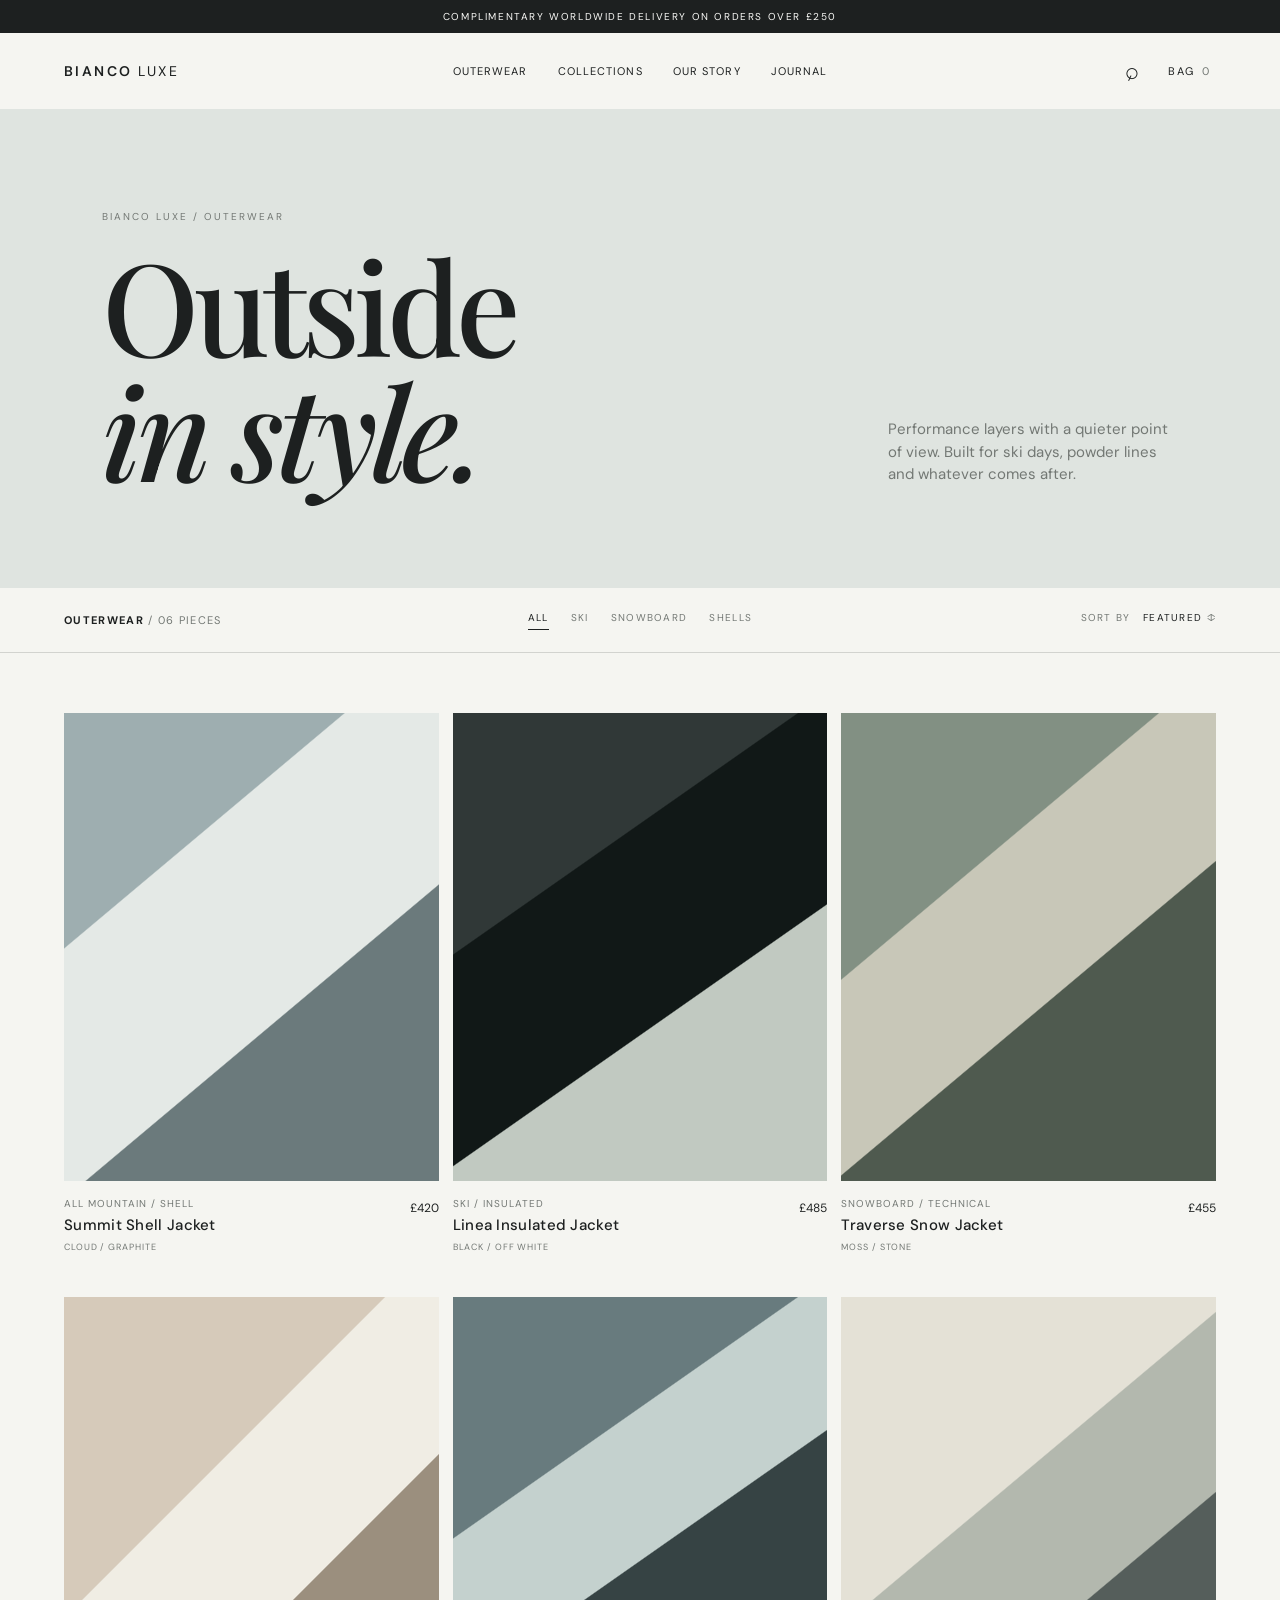
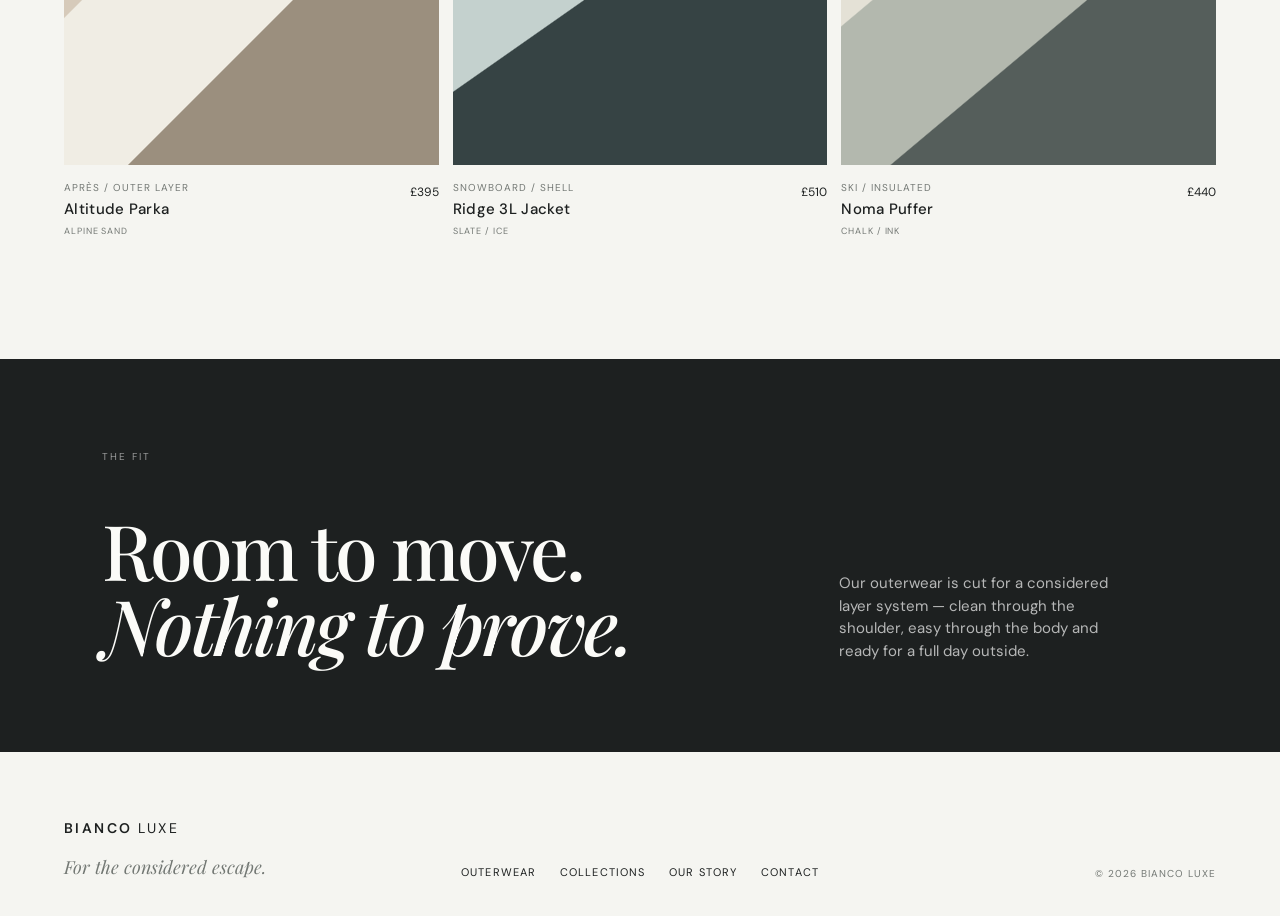
==== outerwear.html @ 036d9ac2 "Add files via upload" ====
<!doctype html>
<html lang="en">
<head>
  <meta charset="utf-8">
  <meta name="viewport" content="width=device-width, initial-scale=1">
  <meta name="description" content="Bianco Luxe outerwear — refined ski and snowboard jackets for the modern mountain wardrobe.">
  <title>Outerwear | Bianco Luxe</title>
  <link rel="preconnect" href="https://fonts.googleapis.com">
  <link rel="preconnect" href="https://fonts.gstatic.com" crossorigin>
  <link href="https://fonts.googleapis.com/css2?family=DM+Sans:wght@400;500;600&family=Playfair+Display:ital,wght@0,500;0,600;1,500&display=swap" rel="stylesheet">
  <link rel="stylesheet" href="styles.css">
</head>
<body>
  <div class="announcement">Complimentary worldwide delivery on orders over £250</div>

  <header class="site-header">
    <a class="wordmark" href="index.html" aria-label="Bianco Luxe home">BIANCO <span>LUXE</span></a>
    <nav class="main-nav" aria-label="Main navigation">
      <a href="outerwear.html">Outerwear</a>
      <a href="index.html#collections">Collections</a>
      <a href="index.html#story">Our story</a>
      <a href="index.html#journal">Journal</a>
    </nav>
    <div class="header-actions">
      <button class="icon-button" type="button" aria-label="Search">⌕</button>
      <button class="bag-button" type="button">Bag <span>0</span></button>
    </div>
  </header>

  <main>
    <section class="collection-hero">
      <div>
        <p class="eyebrow">Bianco Luxe / Outerwear</p>
        <h1>Outside<br><em>in style.</em></h1>
      </div>
      <p>Performance layers with a quieter point of view. Built for ski days, powder lines and whatever comes after.</p>
    </section>

    <section class="shop-toolbar" aria-label="Collection controls">
      <p><strong>Outerwear</strong> <span> / 06 pieces</span></p>
      <div class="filter-links">
        <a class="is-active" href="#all">All</a>
        <a href="#ski">Ski</a>
        <a href="#snowboard">Snowboard</a>
        <a href="#shells">Shells</a>
      </div>
      <button class="sort-button" type="button">Sort by <span>Featured</span> ↕</button>
    </section>

    <section class="product-grid" id="all">
      <article class="product-card">
        <a class="product-image product-image--ice" href="#product-01" aria-label="View Summit Shell Jacket"></a>
        <div class="product-meta"><div><p class="product-category">All mountain / Shell</p><h2>Summit Shell Jacket</h2></div><p class="product-price">£420</p></div>
        <p class="product-note">Cloud / Graphite</p>
      </article>
      <article class="product-card">
        <a class="product-image product-image--black" href="#product-02" aria-label="View Linea Insulated Jacket"></a>
        <div class="product-meta"><div><p class="product-category">Ski / Insulated</p><h2>Linea Insulated Jacket</h2></div><p class="product-price">£485</p></div>
        <p class="product-note">Black / Off white</p>
      </article>
      <article class="product-card">
        <a class="product-image product-image--olive" href="#product-03" aria-label="View Traverse Snow Jacket"></a>
        <div class="product-meta"><div><p class="product-category">Snowboard / Technical</p><h2>Traverse Snow Jacket</h2></div><p class="product-price">£455</p></div>
        <p class="product-note">Moss / Stone</p>
      </article>
      <article class="product-card">
        <a class="product-image product-image--sand" href="#product-04" aria-label="View Altitude Parka"></a>
        <div class="product-meta"><div><p class="product-category">Après / Outer layer</p><h2>Altitude Parka</h2></div><p class="product-price">£395</p></div>
        <p class="product-note">Alpine sand</p>
      </article>
      <article class="product-card">
        <a class="product-image product-image--slate" href="#product-05" aria-label="View Ridge 3L Jacket"></a>
        <div class="product-meta"><div><p class="product-category">Snowboard / Shell</p><h2>Ridge 3L Jacket</h2></div><p class="product-price">£510</p></div>
        <p class="product-note">Slate / Ice</p>
      </article>
      <article class="product-card">
        <a class="product-image product-image--cream" href="#product-06" aria-label="View Noma Puffer"></a>
        <div class="product-meta"><div><p class="product-category">Ski / Insulated</p><h2>Noma Puffer</h2></div><p class="product-price">£440</p></div>
        <p class="product-note">Chalk / Ink</p>
      </article>
    </section>

    <section class="collection-note">
      <p class="eyebrow">The fit</p>
      <h2>Room to move.<br><em>Nothing to prove.</em></h2>
      <p>Our outerwear is cut for a considered layer system — clean through the shoulder, easy through the body and ready for a full day outside.</p>
    </section>
  </main>

  <footer class="site-footer">
    <div><a class="wordmark" href="index.html">BIANCO <span>LUXE</span></a><p class="footer-note">For the considered escape.</p></div>
    <div class="footer-links"><a href="outerwear.html">Outerwear</a><a href="index.html#collections">Collections</a><a href="index.html#story">Our story</a><a href="mailto:hello@biancoluxe.com">Contact</a></div>
    <p class="copyright">© 2026 Bianco Luxe</p>
  </footer>
</body>
</html>
---- styles.css ----
:root {
  --ink: #1d2020;
  --muted: #737874;
  --paper: #f5f5f1;
  --line: rgba(29, 32, 32, .16);
  --white: #fbfbf8;
}

* { box-sizing: border-box; }
html { scroll-behavior: smooth; }
body {
  margin: 0;
  color: var(--ink);
  background: var(--paper);
  font-family: "DM Sans", sans-serif;
  font-size: 15px;
  line-height: 1.5;
}
a { color: inherit; text-decoration: none; }
button { color: inherit; font: inherit; }

.announcement {
  padding: 9px 24px;
  color: var(--white);
  background: var(--ink);
  font-size: 10px;
  letter-spacing: .16em;
  text-align: center;
  text-transform: uppercase;
}
.site-header {
  display: grid;
  grid-template-columns: 1fr auto 1fr;
  align-items: center;
  gap: 24px;
  padding: 25px 5vw;
}
.wordmark { font-size: 14px; font-weight: 600; letter-spacing: .17em; }
.wordmark span { font-weight: 400; }
.main-nav { display: flex; gap: 30px; }
.main-nav a, .footer-links a, .bag-button {
  font-size: 11px;
  letter-spacing: .1em;
  text-transform: uppercase;
}
.main-nav a:hover, .footer-links a:hover, .text-link:hover { opacity: .55; }
.header-actions { display: flex; justify-content: flex-end; align-items: center; gap: 18px; }
.icon-button, .bag-button { border: 0; background: none; cursor: pointer; }
.icon-button { font-size: 24px; line-height: 1; transform: rotate(-20deg); }
.bag-button span { margin-left: 4px; color: var(--muted); }

.hero {
  position: relative;
  display: flex;
  min-height: 73vh;
  margin: 0 1.5vw;
  overflow: hidden;
  color: var(--white);
  background: #637278;
}
.hero-content {
  position: relative;
  z-index: 1;
  align-self: center;
  width: min(440px, 48%);
  margin-left: 8vw;
}
.eyebrow {
  margin: 0 0 18px;
  color: var(--muted);
  font-size: 10px;
  letter-spacing: .2em;
  text-transform: uppercase;
}
.hero .eyebrow { color: rgba(255,255,255,.7); }
h1, h2 { margin: 0; font-family: "Playfair Display", serif; font-weight: 500; line-height: .98; }
h1 { font-size: clamp(64px, 9vw, 138px); letter-spacing: -.045em; }
h1 em, h2 em { font-weight: 500; }
.hero-copy { max-width: 315px; margin: 30px 0; color: rgba(255,255,255,.82); }
.button {
  display: inline-flex;
  align-items: center;
  gap: 25px;
  padding: 15px 19px;
  font-size: 10px;
  letter-spacing: .15em;
  text-transform: uppercase;
}
.button-light { color: var(--ink); background: var(--white); }
.button-light:hover { background: #dfe4df; }
.hero-art, .statement-image, .card-art { background-color: #849197; }
.hero-art {
  position: absolute;
  inset: 0;
  background:
    linear-gradient(125deg, transparent 36%, rgba(255,255,255,.28) 36.2%, transparent 36.7%),
    linear-gradient(158deg, transparent 48%, rgba(255,255,255,.9) 48.2%, rgba(225,232,230,.92) 55%, transparent 55.3%),
    linear-gradient(23deg, #4d5f64 0 32%, #98a6a7 32.2% 49%, #687a7e 49.2% 100%);
  opacity: .88;
}
.hero-caption { position: absolute; right: 3vw; bottom: 25px; color: rgba(255,255,255,.74); font-size: 10px; letter-spacing: .15em; line-height: 1.6; text-align: right; text-transform: uppercase; }

.collection-hero { display: flex; justify-content: space-between; align-items: end; gap: 60px; padding: 100px 8vw 95px; background: #dfe4e0; }
.collection-hero h1 { font-size: clamp(64px, 10vw, 142px); }
.collection-hero > p { max-width: 290px; margin: 0 0 7px; color: var(--muted); }
.shop-toolbar { display: grid; grid-template-columns: 1fr auto 1fr; align-items: center; gap: 20px; padding: 22px 5vw; border-bottom: 1px solid var(--line); }
.shop-toolbar p { margin: 0; font-size: 11px; letter-spacing: .12em; text-transform: uppercase; }
.shop-toolbar p span { color: var(--muted); }
.filter-links { display: flex; gap: 22px; }
.filter-links a, .sort-button { padding: 0 0 4px; border: 0; border-bottom: 1px solid transparent; background: none; color: var(--muted); cursor: pointer; font-size: 10px; letter-spacing: .13em; text-transform: uppercase; }
.filter-links a:hover, .filter-links a.is-active { border-color: var(--ink); color: var(--ink); }
.sort-button { justify-self: end; }
.sort-button span { margin-left: 8px; color: var(--ink); }
.product-grid { display: grid; grid-template-columns: repeat(3, 1fr); gap: 42px 14px; padding: 60px 5vw 120px; }
.product-image { display: block; aspect-ratio: 4 / 5; background-color: #c3cecc; transition: transform .55s ease; }
.product-image:hover { transform: scale(.985); }
.product-image--ice { background: linear-gradient(140deg, #9eaeb0 0 30%, #e4e9e6 30.2% 62%, #6b7a7c 62.2%); }
.product-image--black { background: linear-gradient(145deg, #303837 0 33%, #111817 33.2% 62%, #c1c9c1 62.2%); }
.product-image--olive { background: linear-gradient(140deg, #829083 0 34%, #c8c7b8 34.2% 59%, #4f5a4f 59.2%); }
.product-image--sand { background: linear-gradient(135deg, #d6caba 0 38%, #f0ede4 38.2% 63%, #9b8f7e 63.2%); }
.product-image--slate { background: linear-gradient(145deg, #687b7e 0 33%, #c4d1ce 33.2% 54%, #364344 54.2%); }
.product-image--cream { background: linear-gradient(140deg, #e4e1d6 0 42%, #b3b8ae 42.2% 65%, #555e5b 65.2%); }
.product-meta { display: flex; justify-content: space-between; align-items: start; gap: 12px; padding-top: 15px; }
.product-category, .product-note { margin: 0; color: var(--muted); font-size: 10px; letter-spacing: .1em; text-transform: uppercase; }
.product-meta h2 { margin-top: 5px; font-family: "DM Sans", sans-serif; font-size: 15px; font-weight: 500; letter-spacing: .02em; line-height: 1.2; }
.product-price { margin: 3px 0 0; font-size: 12px; }
.product-note { margin-top: 7px; font-size: 9px; }
.collection-note { display: grid; grid-template-columns: 1fr 1fr 1fr; gap: 30px; padding: 90px 8vw; background: var(--ink); color: var(--white); }
.collection-note .eyebrow { color: rgba(255,255,255,.55); }
.collection-note h2 { grid-column: 1 / 3; font-size: clamp(44px, 6vw, 80px); }
.collection-note > p:last-child { align-self: end; max-width: 280px; margin: 0; color: rgba(255,255,255,.68); }

.intro { max-width: 590px; margin: 0 auto; padding: 150px 24px; text-align: center; }
h2 { font-size: clamp(46px, 6vw, 82px); letter-spacing: -.04em; }
.intro h2 { margin-bottom: 25px; }
.intro p:last-child { max-width: 470px; margin: 0 auto; color: var(--muted); }

.collections { padding: 0 5vw 150px; }
.section-heading { display: flex; justify-content: space-between; align-items: end; margin-bottom: 48px; }
.text-link { display: inline-flex; gap: 20px; padding-bottom: 5px; border-bottom: 1px solid var(--ink); font-size: 10px; letter-spacing: .14em; text-transform: uppercase; }
.collection-grid { display: grid; grid-template-columns: 1.08fr 1fr 1fr; gap: 14px; }
.collection-card { min-height: 475px; overflow: hidden; background: #d4d8d4; }
.card-art { height: 100%; min-height: 475px; transition: transform .7s ease; }
.collection-card:hover .card-art { transform: scale(1.035); }
.card-art--snow { background: linear-gradient(145deg, #b9c9cb 0 36%, #e8ece9 36.2% 58%, #75868d 58.3%); }
.card-art--lodge { background: linear-gradient(135deg, #3f4848 0 30%, #b3a28b 30.2% 65%, #e0d5c1 65.2%); }
.card-art--travel { background: linear-gradient(155deg, #d3cec5 0 44%, #8d9893 44.3% 72%, #3a4647 72.3%); }
.card-footer { position: relative; display: flex; justify-content: space-between; margin-top: -52px; padding: 18px; color: var(--white); font-size: 11px; letter-spacing: .11em; text-transform: uppercase; }

.statement { display: grid; grid-template-columns: 1fr 1fr; min-height: 650px; background: #dfe1dd; }
.statement-image { background: linear-gradient(138deg, #b5c2c2 0 28%, #e8e9e4 28.2% 48%, #657579 48.2% 72%, #c6d0cc 72.2%); }
.statement-copy { align-self: center; max-width: 420px; padding: 70px 8vw; }
.statement-copy h2 { margin-bottom: 28px; }
.statement-copy p:not(.eyebrow) { margin: 0 0 30px; color: var(--muted); }

.site-footer { display: grid; grid-template-columns: 1fr auto 1fr; align-items: end; gap: 30px; padding: 65px 5vw 35px; }
.footer-note { margin: 14px 0 0; color: var(--muted); font-family: "Playfair Display", serif; font-size: 18px; font-style: italic; }
.footer-links { display: flex; gap: 24px; }
.copyright { margin: 0; color: var(--muted); font-size: 10px; letter-spacing: .1em; text-align: right; text-transform: uppercase; }

@media (max-width: 700px) {
  .site-header { grid-template-columns: 1fr auto; }
  .main-nav { grid-column: 1 / -1; grid-row: 2; justify-content: space-between; gap: 10px; padding-top: 8px; border-top: 1px solid var(--line); }
  .hero { min-height: 680px; margin: 0; }
  .hero-content { align-self: end; width: auto; margin: 0 8vw 80px; }
  .hero-art { opacity: .65; }
  .hero-caption { display: none; }
  .collection-hero { display: block; padding: 75px 8vw 65px; }
  .collection-hero > p { margin-top: 35px; }
  .shop-toolbar { display: flex; flex-wrap: wrap; justify-content: space-between; }
  .filter-links { order: 3; width: 100%; justify-content: space-between; padding-top: 12px; border-top: 1px solid var(--line); }
  .sort-button { margin-left: auto; }
  .product-grid { grid-template-columns: repeat(2, 1fr); gap: 35px 10px; padding: 40px 20px 90px; }
  .product-meta { display: block; }
  .product-price { margin-top: 8px; }
  .collection-note { display: block; padding: 75px 8vw; }
  .collection-note h2 { margin-bottom: 35px; }
  .collection-note > p:last-child { max-width: 300px; }
  .intro { padding: 100px 28px; }
  .section-heading { display: block; }
  .section-heading .text-link { margin-top: 25px; }
  .collections { padding: 0 20px 100px; }
  .collection-grid { grid-template-columns: 1fr; gap: 12px; }
  .collection-card, .card-art { min-height: 330px; }
  .statement { grid-template-columns: 1fr; }
  .statement-image { min-height: 360px; }
  .statement-copy { padding: 70px 12vw 90px; }
  .site-footer { display: block; padding: 55px 20px 30px; }
  .footer-links { flex-wrap: wrap; margin: 45px 0 30px; }
  .copyright { text-align: left; }
}
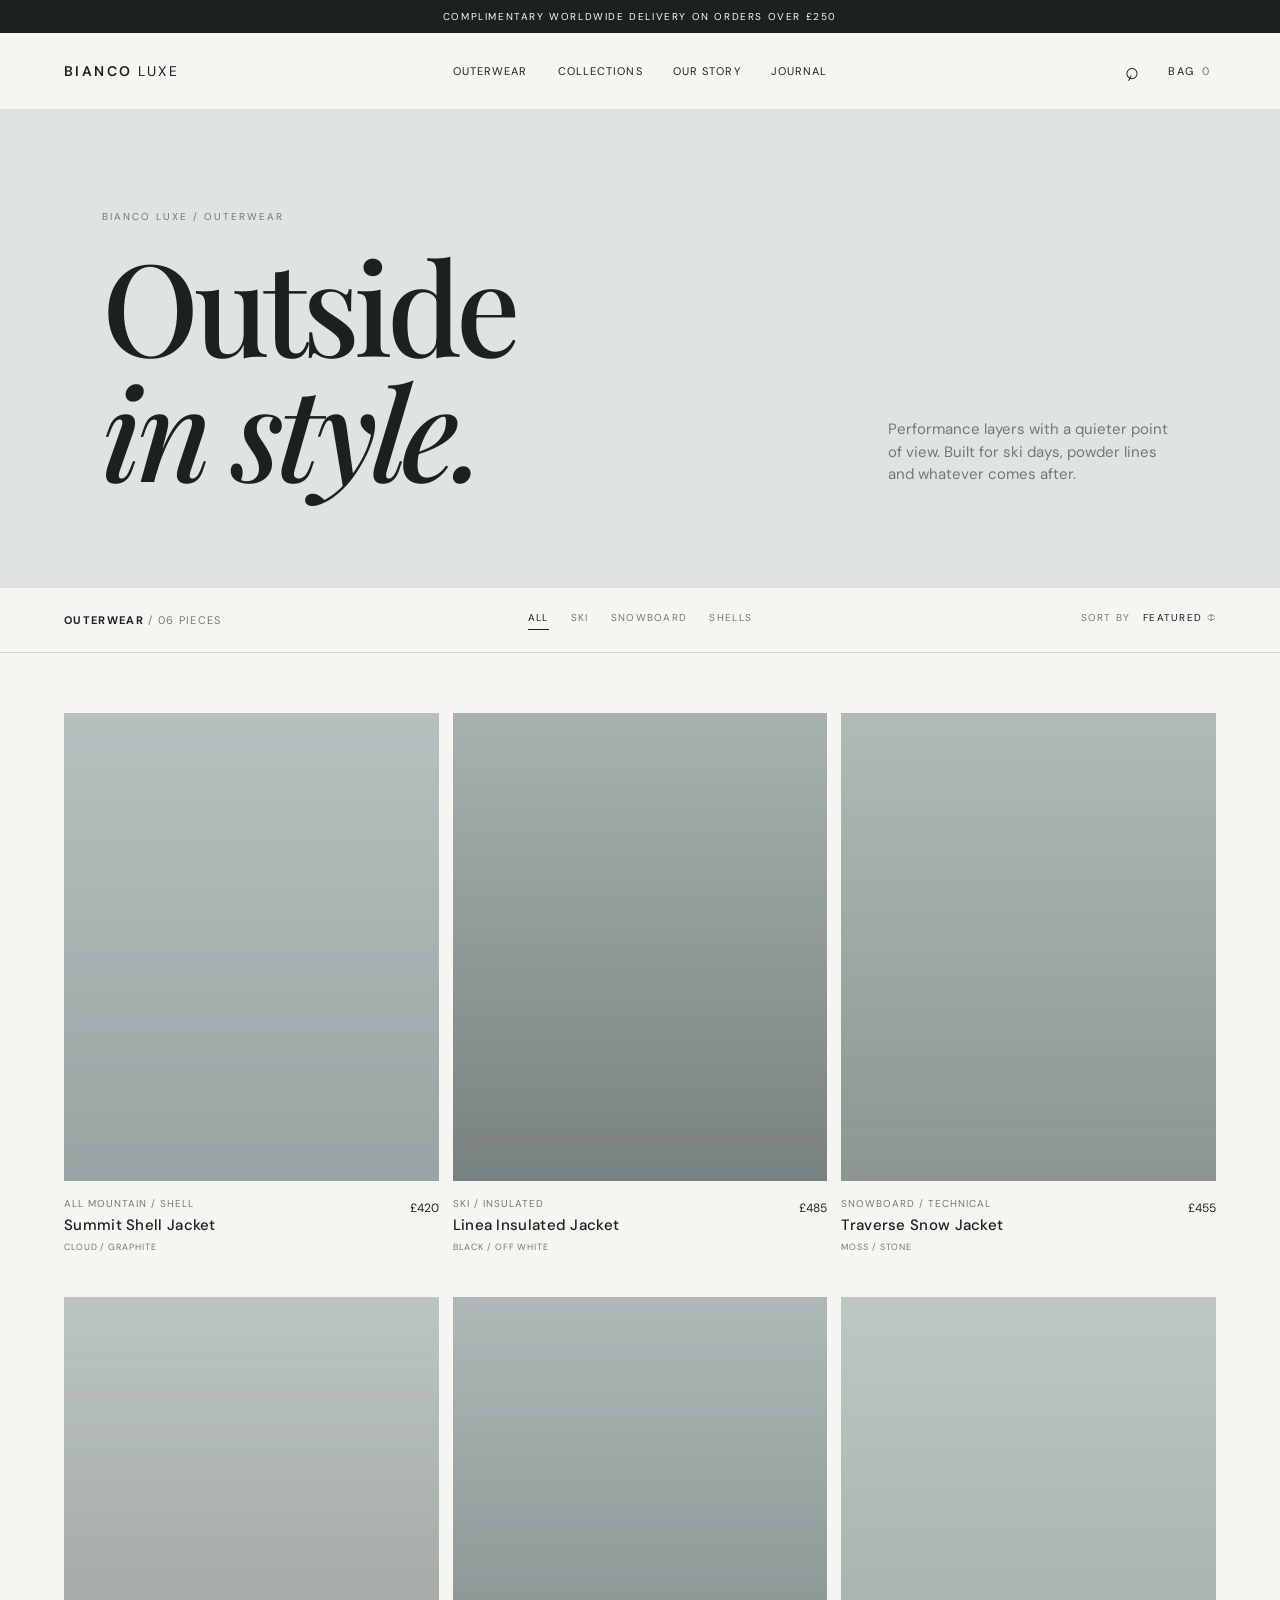
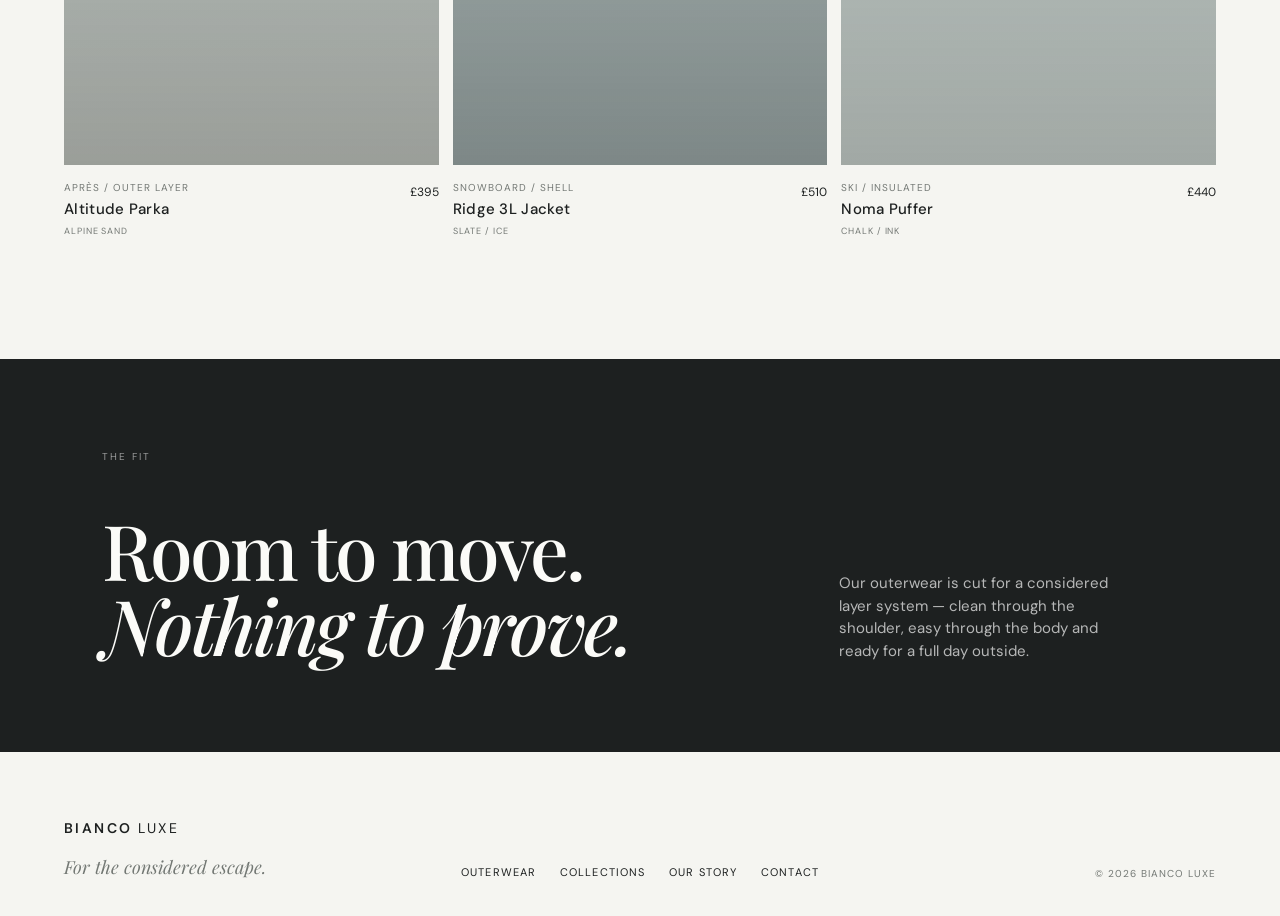
==== commit 107fc4d8: "Create Bianco Luxe alpine storefront Add the luxury winter-sports homepage, unified ski and snowboar" ====
--- a/outerwear.html
+++ b/outerwear.html
@@ -1,96 +1,96 @@
-<!doctype html>
-<html lang="en">
-<head>
-  <meta charset="utf-8">
-  <meta name="viewport" content="width=device-width, initial-scale=1">
-  <meta name="description" content="Bianco Luxe outerwear — refined ski and snowboard jackets for the modern mountain wardrobe.">
-  <title>Outerwear | Bianco Luxe</title>
-  <link rel="preconnect" href="https://fonts.googleapis.com">
-  <link rel="preconnect" href="https://fonts.gstatic.com" crossorigin>
-  <link href="https://fonts.googleapis.com/css2?family=DM+Sans:wght@400;500;600&family=Playfair+Display:ital,wght@0,500;0,600;1,500&display=swap" rel="stylesheet">
-  <link rel="stylesheet" href="styles.css">
-</head>
-<body>
-  <div class="announcement">Complimentary worldwide delivery on orders over £250</div>
-
-  <header class="site-header">
-    <a class="wordmark" href="index.html" aria-label="Bianco Luxe home">BIANCO <span>LUXE</span></a>
-    <nav class="main-nav" aria-label="Main navigation">
-      <a href="outerwear.html">Outerwear</a>
-      <a href="index.html#collections">Collections</a>
-      <a href="index.html#story">Our story</a>
-      <a href="index.html#journal">Journal</a>
-    </nav>
-    <div class="header-actions">
-      <button class="icon-button" type="button" aria-label="Search">⌕</button>
-      <button class="bag-button" type="button">Bag <span>0</span></button>
-    </div>
-  </header>
-
-  <main>
-    <section class="collection-hero">
-      <div>
-        <p class="eyebrow">Bianco Luxe / Outerwear</p>
-        <h1>Outside<br><em>in style.</em></h1>
-      </div>
-      <p>Performance layers with a quieter point of view. Built for ski days, powder lines and whatever comes after.</p>
-    </section>
-
-    <section class="shop-toolbar" aria-label="Collection controls">
-      <p><strong>Outerwear</strong> <span> / 06 pieces</span></p>
-      <div class="filter-links">
-        <a class="is-active" href="#all">All</a>
-        <a href="#ski">Ski</a>
-        <a href="#snowboard">Snowboard</a>
-        <a href="#shells">Shells</a>
-      </div>
-      <button class="sort-button" type="button">Sort by <span>Featured</span> ↕</button>
-    </section>
-
-    <section class="product-grid" id="all">
-      <article class="product-card">
-        <a class="product-image product-image--ice" href="#product-01" aria-label="View Summit Shell Jacket"></a>
-        <div class="product-meta"><div><p class="product-category">All mountain / Shell</p><h2>Summit Shell Jacket</h2></div><p class="product-price">£420</p></div>
-        <p class="product-note">Cloud / Graphite</p>
-      </article>
-      <article class="product-card">
-        <a class="product-image product-image--black" href="#product-02" aria-label="View Linea Insulated Jacket"></a>
-        <div class="product-meta"><div><p class="product-category">Ski / Insulated</p><h2>Linea Insulated Jacket</h2></div><p class="product-price">£485</p></div>
-        <p class="product-note">Black / Off white</p>
-      </article>
-      <article class="product-card">
-        <a class="product-image product-image--olive" href="#product-03" aria-label="View Traverse Snow Jacket"></a>
-        <div class="product-meta"><div><p class="product-category">Snowboard / Technical</p><h2>Traverse Snow Jacket</h2></div><p class="product-price">£455</p></div>
-        <p class="product-note">Moss / Stone</p>
-      </article>
-      <article class="product-card">
-        <a class="product-image product-image--sand" href="#product-04" aria-label="View Altitude Parka"></a>
-        <div class="product-meta"><div><p class="product-category">Après / Outer layer</p><h2>Altitude Parka</h2></div><p class="product-price">£395</p></div>
-        <p class="product-note">Alpine sand</p>
-      </article>
-      <article class="product-card">
-        <a class="product-image product-image--slate" href="#product-05" aria-label="View Ridge 3L Jacket"></a>
-        <div class="product-meta"><div><p class="product-category">Snowboard / Shell</p><h2>Ridge 3L Jacket</h2></div><p class="product-price">£510</p></div>
-        <p class="product-note">Slate / Ice</p>
-      </article>
-      <article class="product-card">
-        <a class="product-image product-image--cream" href="#product-06" aria-label="View Noma Puffer"></a>
-        <div class="product-meta"><div><p class="product-category">Ski / Insulated</p><h2>Noma Puffer</h2></div><p class="product-price">£440</p></div>
-        <p class="product-note">Chalk / Ink</p>
-      </article>
-    </section>
-
-    <section class="collection-note">
-      <p class="eyebrow">The fit</p>
-      <h2>Room to move.<br><em>Nothing to prove.</em></h2>
-      <p>Our outerwear is cut for a considered layer system — clean through the shoulder, easy through the body and ready for a full day outside.</p>
-    </section>
-  </main>
-
-  <footer class="site-footer">
-    <div><a class="wordmark" href="index.html">BIANCO <span>LUXE</span></a><p class="footer-note">For the considered escape.</p></div>
-    <div class="footer-links"><a href="outerwear.html">Outerwear</a><a href="index.html#collections">Collections</a><a href="index.html#story">Our story</a><a href="mailto:hello@biancoluxe.com">Contact</a></div>
-    <p class="copyright">© 2026 Bianco Luxe</p>
-  </footer>
-</body>
-</html>
+<!doctype html>
+<html lang="en">
+<head>
+  <meta charset="utf-8">
+  <meta name="viewport" content="width=device-width, initial-scale=1">
+  <meta name="description" content="Bianco Luxe outerwear — refined ski and snowboard jackets for the modern mountain wardrobe.">
+  <title>Outerwear | Bianco Luxe</title>
+  <link rel="preconnect" href="https://fonts.googleapis.com">
+  <link rel="preconnect" href="https://fonts.gstatic.com" crossorigin>
+  <link href="https://fonts.googleapis.com/css2?family=DM+Sans:wght@400;500;600&family=Playfair+Display:ital,wght@0,500;0,600;1,500&display=swap" rel="stylesheet">
+  <link rel="stylesheet" href="styles.css">
+</head>
+<body>
+  <div class="announcement">Complimentary worldwide delivery on orders over £250</div>
+
+  <header class="site-header">
+    <a class="wordmark" href="index.html" aria-label="Bianco Luxe home">BIANCO <span>LUXE</span></a>
+    <nav class="main-nav" aria-label="Main navigation">
+      <a href="outerwear.html">Outerwear</a>
+      <a href="index.html#collections">Collections</a>
+      <a href="index.html#story">Our story</a>
+      <a href="index.html#journal">Journal</a>
+    </nav>
+    <div class="header-actions">
+      <button class="icon-button" type="button" aria-label="Search">⌕</button>
+      <button class="bag-button" type="button">Bag <span>0</span></button>
+    </div>
+  </header>
+
+  <main>
+    <section class="collection-hero">
+      <div>
+        <p class="eyebrow">Bianco Luxe / Outerwear</p>
+        <h1>Outside<br><em>in style.</em></h1>
+      </div>
+      <p>Performance layers with a quieter point of view. Built for ski days, powder lines and whatever comes after.</p>
+    </section>
+
+    <section class="shop-toolbar" aria-label="Collection controls">
+      <p><strong>Outerwear</strong> <span> / 06 pieces</span></p>
+      <div class="filter-links">
+        <a class="is-active" href="#all">All</a>
+        <a href="#ski">Ski</a>
+        <a href="#snowboard">Snowboard</a>
+        <a href="#shells">Shells</a>
+      </div>
+      <button class="sort-button" type="button">Sort by <span>Featured</span> ↕</button>
+    </section>
+
+    <section class="product-grid" id="all">
+      <article class="product-card">
+        <a class="product-image product-image--ice" href="#product-01" aria-label="View Summit Shell Jacket"></a>
+        <div class="product-meta"><div><p class="product-category">All mountain / Shell</p><h2>Summit Shell Jacket</h2></div><p class="product-price">£420</p></div>
+        <p class="product-note">Cloud / Graphite</p>
+      </article>
+      <article class="product-card">
+        <a class="product-image product-image--black" href="#product-02" aria-label="View Linea Insulated Jacket"></a>
+        <div class="product-meta"><div><p class="product-category">Ski / Insulated</p><h2>Linea Insulated Jacket</h2></div><p class="product-price">£485</p></div>
+        <p class="product-note">Black / Off white</p>
+      </article>
+      <article class="product-card">
+        <a class="product-image product-image--olive" href="#product-03" aria-label="View Traverse Snow Jacket"></a>
+        <div class="product-meta"><div><p class="product-category">Snowboard / Technical</p><h2>Traverse Snow Jacket</h2></div><p class="product-price">£455</p></div>
+        <p class="product-note">Moss / Stone</p>
+      </article>
+      <article class="product-card">
+        <a class="product-image product-image--sand" href="#product-04" aria-label="View Altitude Parka"></a>
+        <div class="product-meta"><div><p class="product-category">Après / Outer layer</p><h2>Altitude Parka</h2></div><p class="product-price">£395</p></div>
+        <p class="product-note">Alpine sand</p>
+      </article>
+      <article class="product-card">
+        <a class="product-image product-image--slate" href="#product-05" aria-label="View Ridge 3L Jacket"></a>
+        <div class="product-meta"><div><p class="product-category">Snowboard / Shell</p><h2>Ridge 3L Jacket</h2></div><p class="product-price">£510</p></div>
+        <p class="product-note">Slate / Ice</p>
+      </article>
+      <article class="product-card">
+        <a class="product-image product-image--cream" href="#product-06" aria-label="View Noma Puffer"></a>
+        <div class="product-meta"><div><p class="product-category">Ski / Insulated</p><h2>Noma Puffer</h2></div><p class="product-price">£440</p></div>
+        <p class="product-note">Chalk / Ink</p>
+      </article>
+    </section>
+
+    <section class="collection-note">
+      <p class="eyebrow">The fit</p>
+      <h2>Room to move.<br><em>Nothing to prove.</em></h2>
+      <p>Our outerwear is cut for a considered layer system — clean through the shoulder, easy through the body and ready for a full day outside.</p>
+    </section>
+  </main>
+
+  <footer class="site-footer">
+    <div><a class="wordmark" href="index.html">BIANCO <span>LUXE</span></a><p class="footer-note">For the considered escape.</p></div>
+    <div class="footer-links"><a href="outerwear.html">Outerwear</a><a href="index.html#collections">Collections</a><a href="index.html#story">Our story</a><a href="mailto:hello@biancoluxe.com">Contact</a></div>
+    <p class="copyright">© 2026 Bianco Luxe</p>
+  </footer>
+</body>
+</html>
--- a/styles.css
+++ b/styles.css
@@ -1,191 +1,190 @@
-:root {
-  --ink: #1d2020;
-  --muted: #737874;
-  --paper: #f5f5f1;
-  --line: rgba(29, 32, 32, .16);
-  --white: #fbfbf8;
-}
-
-* { box-sizing: border-box; }
-html { scroll-behavior: smooth; }
-body {
-  margin: 0;
-  color: var(--ink);
-  background: var(--paper);
-  font-family: "DM Sans", sans-serif;
-  font-size: 15px;
-  line-height: 1.5;
-}
-a { color: inherit; text-decoration: none; }
-button { color: inherit; font: inherit; }
-
-.announcement {
-  padding: 9px 24px;
-  color: var(--white);
-  background: var(--ink);
-  font-size: 10px;
-  letter-spacing: .16em;
-  text-align: center;
-  text-transform: uppercase;
-}
-.site-header {
-  display: grid;
-  grid-template-columns: 1fr auto 1fr;
-  align-items: center;
-  gap: 24px;
-  padding: 25px 5vw;
-}
-.wordmark { font-size: 14px; font-weight: 600; letter-spacing: .17em; }
-.wordmark span { font-weight: 400; }
-.main-nav { display: flex; gap: 30px; }
-.main-nav a, .footer-links a, .bag-button {
-  font-size: 11px;
-  letter-spacing: .1em;
-  text-transform: uppercase;
-}
-.main-nav a:hover, .footer-links a:hover, .text-link:hover { opacity: .55; }
-.header-actions { display: flex; justify-content: flex-end; align-items: center; gap: 18px; }
-.icon-button, .bag-button { border: 0; background: none; cursor: pointer; }
-.icon-button { font-size: 24px; line-height: 1; transform: rotate(-20deg); }
-.bag-button span { margin-left: 4px; color: var(--muted); }
-
-.hero {
-  position: relative;
-  display: flex;
-  min-height: 73vh;
-  margin: 0 1.5vw;
-  overflow: hidden;
-  color: var(--white);
-  background: #637278;
-}
-.hero-content {
-  position: relative;
-  z-index: 1;
-  align-self: center;
-  width: min(440px, 48%);
-  margin-left: 8vw;
-}
-.eyebrow {
-  margin: 0 0 18px;
-  color: var(--muted);
-  font-size: 10px;
-  letter-spacing: .2em;
-  text-transform: uppercase;
-}
-.hero .eyebrow { color: rgba(255,255,255,.7); }
-h1, h2 { margin: 0; font-family: "Playfair Display", serif; font-weight: 500; line-height: .98; }
-h1 { font-size: clamp(64px, 9vw, 138px); letter-spacing: -.045em; }
-h1 em, h2 em { font-weight: 500; }
-.hero-copy { max-width: 315px; margin: 30px 0; color: rgba(255,255,255,.82); }
-.button {
-  display: inline-flex;
-  align-items: center;
-  gap: 25px;
-  padding: 15px 19px;
-  font-size: 10px;
-  letter-spacing: .15em;
-  text-transform: uppercase;
-}
-.button-light { color: var(--ink); background: var(--white); }
-.button-light:hover { background: #dfe4df; }
-.hero-art, .statement-image, .card-art { background-color: #849197; }
-.hero-art {
-  position: absolute;
-  inset: 0;
-  background:
-    linear-gradient(125deg, transparent 36%, rgba(255,255,255,.28) 36.2%, transparent 36.7%),
-    linear-gradient(158deg, transparent 48%, rgba(255,255,255,.9) 48.2%, rgba(225,232,230,.92) 55%, transparent 55.3%),
-    linear-gradient(23deg, #4d5f64 0 32%, #98a6a7 32.2% 49%, #687a7e 49.2% 100%);
-  opacity: .88;
-}
-.hero-caption { position: absolute; right: 3vw; bottom: 25px; color: rgba(255,255,255,.74); font-size: 10px; letter-spacing: .15em; line-height: 1.6; text-align: right; text-transform: uppercase; }
-
-.collection-hero { display: flex; justify-content: space-between; align-items: end; gap: 60px; padding: 100px 8vw 95px; background: #dfe4e0; }
-.collection-hero h1 { font-size: clamp(64px, 10vw, 142px); }
-.collection-hero > p { max-width: 290px; margin: 0 0 7px; color: var(--muted); }
-.shop-toolbar { display: grid; grid-template-columns: 1fr auto 1fr; align-items: center; gap: 20px; padding: 22px 5vw; border-bottom: 1px solid var(--line); }
-.shop-toolbar p { margin: 0; font-size: 11px; letter-spacing: .12em; text-transform: uppercase; }
-.shop-toolbar p span { color: var(--muted); }
-.filter-links { display: flex; gap: 22px; }
-.filter-links a, .sort-button { padding: 0 0 4px; border: 0; border-bottom: 1px solid transparent; background: none; color: var(--muted); cursor: pointer; font-size: 10px; letter-spacing: .13em; text-transform: uppercase; }
-.filter-links a:hover, .filter-links a.is-active { border-color: var(--ink); color: var(--ink); }
-.sort-button { justify-self: end; }
-.sort-button span { margin-left: 8px; color: var(--ink); }
-.product-grid { display: grid; grid-template-columns: repeat(3, 1fr); gap: 42px 14px; padding: 60px 5vw 120px; }
-.product-image { display: block; aspect-ratio: 4 / 5; background-color: #c3cecc; transition: transform .55s ease; }
-.product-image:hover { transform: scale(.985); }
-.product-image--ice { background: linear-gradient(140deg, #9eaeb0 0 30%, #e4e9e6 30.2% 62%, #6b7a7c 62.2%); }
-.product-image--black { background: linear-gradient(145deg, #303837 0 33%, #111817 33.2% 62%, #c1c9c1 62.2%); }
-.product-image--olive { background: linear-gradient(140deg, #829083 0 34%, #c8c7b8 34.2% 59%, #4f5a4f 59.2%); }
-.product-image--sand { background: linear-gradient(135deg, #d6caba 0 38%, #f0ede4 38.2% 63%, #9b8f7e 63.2%); }
-.product-image--slate { background: linear-gradient(145deg, #687b7e 0 33%, #c4d1ce 33.2% 54%, #364344 54.2%); }
-.product-image--cream { background: linear-gradient(140deg, #e4e1d6 0 42%, #b3b8ae 42.2% 65%, #555e5b 65.2%); }
-.product-meta { display: flex; justify-content: space-between; align-items: start; gap: 12px; padding-top: 15px; }
-.product-category, .product-note { margin: 0; color: var(--muted); font-size: 10px; letter-spacing: .1em; text-transform: uppercase; }
-.product-meta h2 { margin-top: 5px; font-family: "DM Sans", sans-serif; font-size: 15px; font-weight: 500; letter-spacing: .02em; line-height: 1.2; }
-.product-price { margin: 3px 0 0; font-size: 12px; }
-.product-note { margin-top: 7px; font-size: 9px; }
-.collection-note { display: grid; grid-template-columns: 1fr 1fr 1fr; gap: 30px; padding: 90px 8vw; background: var(--ink); color: var(--white); }
-.collection-note .eyebrow { color: rgba(255,255,255,.55); }
-.collection-note h2 { grid-column: 1 / 3; font-size: clamp(44px, 6vw, 80px); }
-.collection-note > p:last-child { align-self: end; max-width: 280px; margin: 0; color: rgba(255,255,255,.68); }
-
-.intro { max-width: 590px; margin: 0 auto; padding: 150px 24px; text-align: center; }
-h2 { font-size: clamp(46px, 6vw, 82px); letter-spacing: -.04em; }
-.intro h2 { margin-bottom: 25px; }
-.intro p:last-child { max-width: 470px; margin: 0 auto; color: var(--muted); }
-
-.collections { padding: 0 5vw 150px; }
-.section-heading { display: flex; justify-content: space-between; align-items: end; margin-bottom: 48px; }
-.text-link { display: inline-flex; gap: 20px; padding-bottom: 5px; border-bottom: 1px solid var(--ink); font-size: 10px; letter-spacing: .14em; text-transform: uppercase; }
-.collection-grid { display: grid; grid-template-columns: 1.08fr 1fr 1fr; gap: 14px; }
-.collection-card { min-height: 475px; overflow: hidden; background: #d4d8d4; }
-.card-art { height: 100%; min-height: 475px; transition: transform .7s ease; }
-.collection-card:hover .card-art { transform: scale(1.035); }
-.card-art--snow { background: linear-gradient(145deg, #b9c9cb 0 36%, #e8ece9 36.2% 58%, #75868d 58.3%); }
-.card-art--lodge { background: linear-gradient(135deg, #3f4848 0 30%, #b3a28b 30.2% 65%, #e0d5c1 65.2%); }
-.card-art--travel { background: linear-gradient(155deg, #d3cec5 0 44%, #8d9893 44.3% 72%, #3a4647 72.3%); }
-.card-footer { position: relative; display: flex; justify-content: space-between; margin-top: -52px; padding: 18px; color: var(--white); font-size: 11px; letter-spacing: .11em; text-transform: uppercase; }
-
-.statement { display: grid; grid-template-columns: 1fr 1fr; min-height: 650px; background: #dfe1dd; }
-.statement-image { background: linear-gradient(138deg, #b5c2c2 0 28%, #e8e9e4 28.2% 48%, #657579 48.2% 72%, #c6d0cc 72.2%); }
-.statement-copy { align-self: center; max-width: 420px; padding: 70px 8vw; }
-.statement-copy h2 { margin-bottom: 28px; }
-.statement-copy p:not(.eyebrow) { margin: 0 0 30px; color: var(--muted); }
-
-.site-footer { display: grid; grid-template-columns: 1fr auto 1fr; align-items: end; gap: 30px; padding: 65px 5vw 35px; }
-.footer-note { margin: 14px 0 0; color: var(--muted); font-family: "Playfair Display", serif; font-size: 18px; font-style: italic; }
-.footer-links { display: flex; gap: 24px; }
-.copyright { margin: 0; color: var(--muted); font-size: 10px; letter-spacing: .1em; text-align: right; text-transform: uppercase; }
-
-@media (max-width: 700px) {
-  .site-header { grid-template-columns: 1fr auto; }
-  .main-nav { grid-column: 1 / -1; grid-row: 2; justify-content: space-between; gap: 10px; padding-top: 8px; border-top: 1px solid var(--line); }
-  .hero { min-height: 680px; margin: 0; }
-  .hero-content { align-self: end; width: auto; margin: 0 8vw 80px; }
-  .hero-art { opacity: .65; }
-  .hero-caption { display: none; }
-  .collection-hero { display: block; padding: 75px 8vw 65px; }
-  .collection-hero > p { margin-top: 35px; }
-  .shop-toolbar { display: flex; flex-wrap: wrap; justify-content: space-between; }
-  .filter-links { order: 3; width: 100%; justify-content: space-between; padding-top: 12px; border-top: 1px solid var(--line); }
-  .sort-button { margin-left: auto; }
-  .product-grid { grid-template-columns: repeat(2, 1fr); gap: 35px 10px; padding: 40px 20px 90px; }
-  .product-meta { display: block; }
-  .product-price { margin-top: 8px; }
-  .collection-note { display: block; padding: 75px 8vw; }
-  .collection-note h2 { margin-bottom: 35px; }
-  .collection-note > p:last-child { max-width: 300px; }
-  .intro { padding: 100px 28px; }
-  .section-heading { display: block; }
-  .section-heading .text-link { margin-top: 25px; }
-  .collections { padding: 0 20px 100px; }
-  .collection-grid { grid-template-columns: 1fr; gap: 12px; }
-  .collection-card, .card-art { min-height: 330px; }
-  .statement { grid-template-columns: 1fr; }
-  .statement-image { min-height: 360px; }
-  .statement-copy { padding: 70px 12vw 90px; }
-  .site-footer { display: block; padding: 55px 20px 30px; }
-  .footer-links { flex-wrap: wrap; margin: 45px 0 30px; }
-  .copyright { text-align: left; }
-}
+:root {
+  --ink: #1d2020;
+  --muted: #737874;
+  --paper: #f5f5f1;
+  --line: rgba(29, 32, 32, .16);
+  --white: #fbfbf8;
+}
+
+* { box-sizing: border-box; }
+html { scroll-behavior: smooth; }
+body {
+  margin: 0;
+  color: var(--ink);
+  background: var(--paper);
+  font-family: "DM Sans", sans-serif;
+  font-size: 15px;
+  line-height: 1.5;
+}
+a { color: inherit; text-decoration: none; }
+button { color: inherit; font: inherit; }
+
+.announcement {
+  padding: 9px 24px;
+  color: var(--white);
+  background: var(--ink);
+  font-size: 10px;
+  letter-spacing: .16em;
+  text-align: center;
+  text-transform: uppercase;
+}
+.site-header {
+  display: grid;
+  grid-template-columns: 1fr auto 1fr;
+  align-items: center;
+  gap: 24px;
+  padding: 25px 5vw;
+}
+.wordmark { font-size: 14px; font-weight: 600; letter-spacing: .17em; }
+.wordmark span { font-weight: 400; }
+.main-nav { display: flex; gap: 30px; }
+.main-nav a, .footer-links a, .bag-button {
+  font-size: 11px;
+  letter-spacing: .1em;
+  text-transform: uppercase;
+}
+.main-nav a:hover, .footer-links a:hover, .text-link:hover { opacity: .55; }
+.header-actions { display: flex; justify-content: flex-end; align-items: center; gap: 18px; }
+.icon-button, .bag-button { border: 0; background: none; cursor: pointer; }
+.icon-button { font-size: 24px; line-height: 1; transform: rotate(-20deg); }
+.bag-button span { margin-left: 4px; color: var(--muted); }
+
+.hero {
+  position: relative;
+  display: flex;
+  min-height: 73vh;
+  margin: 0 1.5vw;
+  overflow: hidden;
+  color: var(--white);
+  background: #637278;
+}
+.hero-content {
+  position: relative;
+  z-index: 1;
+  align-self: center;
+  width: min(440px, 48%);
+  margin-left: 8vw;
+}
+.eyebrow {
+  margin: 0 0 18px;
+  color: var(--muted);
+  font-size: 10px;
+  letter-spacing: .2em;
+  text-transform: uppercase;
+}
+.hero .eyebrow { color: rgba(255,255,255,.7); }
+h1, h2 { margin: 0; font-family: "Playfair Display", serif; font-weight: 500; line-height: .98; }
+h1 { font-size: clamp(64px, 9vw, 138px); letter-spacing: -.045em; }
+h1 em, h2 em { font-weight: 500; }
+.hero-copy { max-width: 315px; margin: 30px 0; color: rgba(255,255,255,.82); }
+.button {
+  display: inline-flex;
+  align-items: center;
+  gap: 25px;
+  padding: 15px 19px;
+  font-size: 10px;
+  letter-spacing: .15em;
+  text-transform: uppercase;
+}
+.button-light { color: var(--ink); background: var(--white); }
+.button-light:hover { background: #dfe4df; }
+.hero-art, .statement-image, .card-art { background-color: #849197; background-position: center; background-size: cover; }
+.hero-art {
+  position: absolute;
+  inset: 0;
+  background-image:
+    linear-gradient(90deg, rgba(18, 27, 29, .55), rgba(18, 27, 29, .08) 65%),
+    url("https://images.unsplash.com/photo-1506744038136-46273834b3fb?auto=format&fit=crop&w=2200&q=88");
+  opacity: .94;
+}
+.hero-caption { position: absolute; right: 3vw; bottom: 25px; color: rgba(255,255,255,.74); font-size: 10px; letter-spacing: .15em; line-height: 1.6; text-align: right; text-transform: uppercase; }
+
+.collection-hero { display: flex; justify-content: space-between; align-items: end; gap: 60px; padding: 100px 8vw 95px; background: #dfe4e0; }
+.collection-hero h1 { font-size: clamp(64px, 10vw, 142px); }
+.collection-hero > p { max-width: 290px; margin: 0 0 7px; color: var(--muted); }
+.shop-toolbar { display: grid; grid-template-columns: 1fr auto 1fr; align-items: center; gap: 20px; padding: 22px 5vw; border-bottom: 1px solid var(--line); }
+.shop-toolbar p { margin: 0; font-size: 11px; letter-spacing: .12em; text-transform: uppercase; }
+.shop-toolbar p span { color: var(--muted); }
+.filter-links { display: flex; gap: 22px; }
+.filter-links a, .sort-button { padding: 0 0 4px; border: 0; border-bottom: 1px solid transparent; background: none; color: var(--muted); cursor: pointer; font-size: 10px; letter-spacing: .13em; text-transform: uppercase; }
+.filter-links a:hover, .filter-links a.is-active { border-color: var(--ink); color: var(--ink); }
+.sort-button { justify-self: end; }
+.sort-button span { margin-left: 8px; color: var(--ink); }
+.product-grid { display: grid; grid-template-columns: repeat(3, 1fr); gap: 42px 14px; padding: 60px 5vw 120px; }
+.product-image { display: block; aspect-ratio: 4 / 5; background-color: #c3cecc; transition: transform .55s ease; }
+.product-image:hover { transform: scale(.985); }
+.product-image--ice { background-image: linear-gradient(rgba(25, 38, 39, .08), rgba(25, 38, 39, .25)), url("https://images.unsplash.com/photo-1506744038136-46273834b3fb?auto=format&fit=crop&w=1200&q=84"); }
+.product-image--black { background-image: linear-gradient(rgba(10, 15, 15, .15), rgba(10, 15, 15, .4)), url("https://images.pexels.com/photos/30599375/pexels-photo-30599375.jpeg?auto=compress&cs=tinysrgb&w=1200"); }
+.product-image--olive { background-image: linear-gradient(rgba(35, 45, 35, .12), rgba(35, 45, 35, .35)), url("https://images.pexels.com/photos/31518393/pexels-photo-31518393.jpeg?auto=compress&cs=tinysrgb&w=1200"); }
+.product-image--sand { background-image: linear-gradient(rgba(60, 47, 35, .06), rgba(60, 47, 35, .3)), url("https://images.pexels.com/photos/848618/pexels-photo-848618.jpeg?auto=compress&cs=tinysrgb&w=1200"); }
+.product-image--slate { background-image: linear-gradient(rgba(20, 30, 31, .12), rgba(20, 30, 31, .4)), url("https://images.unsplash.com/photo-1486911278844-a81c5267e227?auto=format&fit=crop&w=1200&q=84"); }
+.product-image--cream { background-image: linear-gradient(rgba(75, 72, 63, .05), rgba(75, 72, 63, .28)), url("https://images.unsplash.com/photo-1519671482749-fd09be7ccebf?auto=format&fit=crop&w=1200&q=84"); }
+.product-meta { display: flex; justify-content: space-between; align-items: start; gap: 12px; padding-top: 15px; }
+.product-category, .product-note { margin: 0; color: var(--muted); font-size: 10px; letter-spacing: .1em; text-transform: uppercase; }
+.product-meta h2 { margin-top: 5px; font-family: "DM Sans", sans-serif; font-size: 15px; font-weight: 500; letter-spacing: .02em; line-height: 1.2; }
+.product-price { margin: 3px 0 0; font-size: 12px; }
+.product-note { margin-top: 7px; font-size: 9px; }
+.collection-note { display: grid; grid-template-columns: 1fr 1fr 1fr; gap: 30px; padding: 90px 8vw; background: var(--ink); color: var(--white); }
+.collection-note .eyebrow { color: rgba(255,255,255,.55); }
+.collection-note h2 { grid-column: 1 / 3; font-size: clamp(44px, 6vw, 80px); }
+.collection-note > p:last-child { align-self: end; max-width: 280px; margin: 0; color: rgba(255,255,255,.68); }
+
+.intro { max-width: 590px; margin: 0 auto; padding: 150px 24px; text-align: center; }
+h2 { font-size: clamp(46px, 6vw, 82px); letter-spacing: -.04em; }
+.intro h2 { margin-bottom: 25px; }
+.intro p:last-child { max-width: 470px; margin: 0 auto; color: var(--muted); }
+
+.collections { padding: 0 5vw 150px; }
+.section-heading { display: flex; justify-content: space-between; align-items: end; margin-bottom: 48px; }
+.text-link { display: inline-flex; gap: 20px; padding-bottom: 5px; border-bottom: 1px solid var(--ink); font-size: 10px; letter-spacing: .14em; text-transform: uppercase; }
+.collection-grid { display: grid; grid-template-columns: 1.08fr 1fr 1fr; gap: 14px; }
+.collection-card { min-height: 475px; overflow: hidden; background: #d4d8d4; }
+.card-art { height: 100%; min-height: 475px; transition: transform .7s ease; }
+.collection-card:hover .card-art { transform: scale(1.035); }
+.card-art--snow { background-image: linear-gradient(rgba(22, 39, 43, .12), rgba(22, 39, 43, .22)), url("https://images.pexels.com/photos/848618/pexels-photo-848618.jpeg?auto=compress&cs=tinysrgb&w=1400"); }
+.card-art--lodge { background-image: linear-gradient(rgba(22, 25, 24, .12), rgba(22, 25, 24, .48)), url("https://images.unsplash.com/photo-1519671482749-fd09be7ccebf?auto=format&fit=crop&w=1400&q=85"); }
+.card-art--travel { background-image: linear-gradient(rgba(22, 25, 24, .12), rgba(22, 25, 24, .38)), url("https://images.unsplash.com/photo-1486911278844-a81c5267e227?auto=format&fit=crop&w=1400&q=85"); }
+.card-footer { position: relative; display: flex; justify-content: space-between; margin-top: -52px; padding: 18px; color: var(--white); font-size: 11px; letter-spacing: .11em; text-transform: uppercase; }
+
+.statement { display: grid; grid-template-columns: 1fr 1fr; min-height: 650px; background: #dfe1dd; }
+.statement-image { background-image: linear-gradient(rgba(25, 31, 30, .15), rgba(25, 31, 30, .28)), url("https://images.pexels.com/photos/31518393/pexels-photo-31518393.jpeg?auto=compress&cs=tinysrgb&w=1800"); }
+.statement-copy { align-self: center; max-width: 420px; padding: 70px 8vw; }
+.statement-copy h2 { margin-bottom: 28px; }
+.statement-copy p:not(.eyebrow) { margin: 0 0 30px; color: var(--muted); }
+
+.site-footer { display: grid; grid-template-columns: 1fr auto 1fr; align-items: end; gap: 30px; padding: 65px 5vw 35px; }
+.footer-note { margin: 14px 0 0; color: var(--muted); font-family: "Playfair Display", serif; font-size: 18px; font-style: italic; }
+.footer-links { display: flex; gap: 24px; }
+.copyright { margin: 0; color: var(--muted); font-size: 10px; letter-spacing: .1em; text-align: right; text-transform: uppercase; }
+
+@media (max-width: 700px) {
+  .site-header { grid-template-columns: 1fr auto; }
+  .main-nav { grid-column: 1 / -1; grid-row: 2; justify-content: space-between; gap: 10px; padding-top: 8px; border-top: 1px solid var(--line); }
+  .hero { min-height: 680px; margin: 0; }
+  .hero-content { align-self: end; width: auto; margin: 0 8vw 80px; }
+  .hero-art { opacity: .65; }
+  .hero-caption { display: none; }
+  .collection-hero { display: block; padding: 75px 8vw 65px; }
+  .collection-hero > p { margin-top: 35px; }
+  .shop-toolbar { display: flex; flex-wrap: wrap; justify-content: space-between; }
+  .filter-links { order: 3; width: 100%; justify-content: space-between; padding-top: 12px; border-top: 1px solid var(--line); }
+  .sort-button { margin-left: auto; }
+  .product-grid { grid-template-columns: repeat(2, 1fr); gap: 35px 10px; padding: 40px 20px 90px; }
+  .product-meta { display: block; }
+  .product-price { margin-top: 8px; }
+  .collection-note { display: block; padding: 75px 8vw; }
+  .collection-note h2 { margin-bottom: 35px; }
+  .collection-note > p:last-child { max-width: 300px; }
+  .intro { padding: 100px 28px; }
+  .section-heading { display: block; }
+  .section-heading .text-link { margin-top: 25px; }
+  .collections { padding: 0 20px 100px; }
+  .collection-grid { grid-template-columns: 1fr; gap: 12px; }
+  .collection-card, .card-art { min-height: 330px; }
+  .statement { grid-template-columns: 1fr; }
+  .statement-image { min-height: 360px; }
+  .statement-copy { padding: 70px 12vw 90px; }
+  .site-footer { display: block; padding: 55px 20px 30px; }
+  .footer-links { flex-wrap: wrap; margin: 45px 0 30px; }
+  .copyright { text-align: left; }
+}
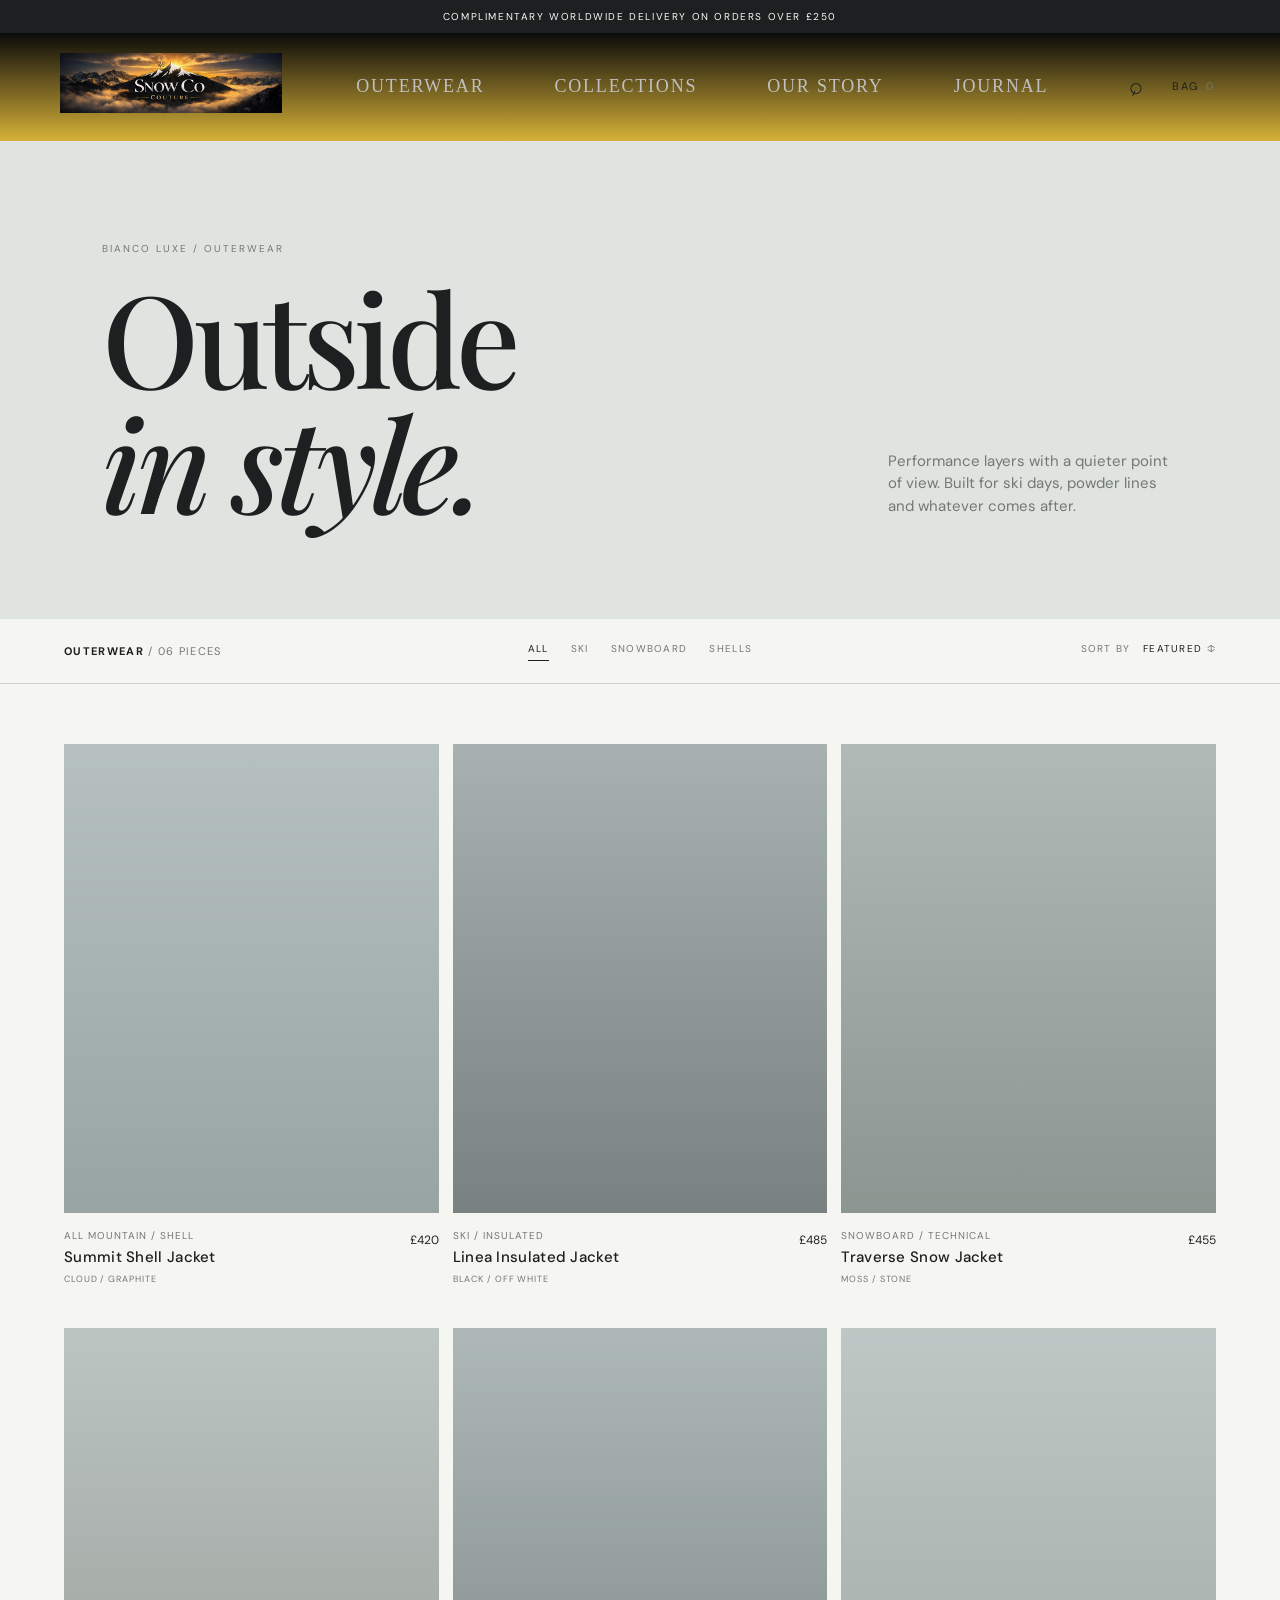
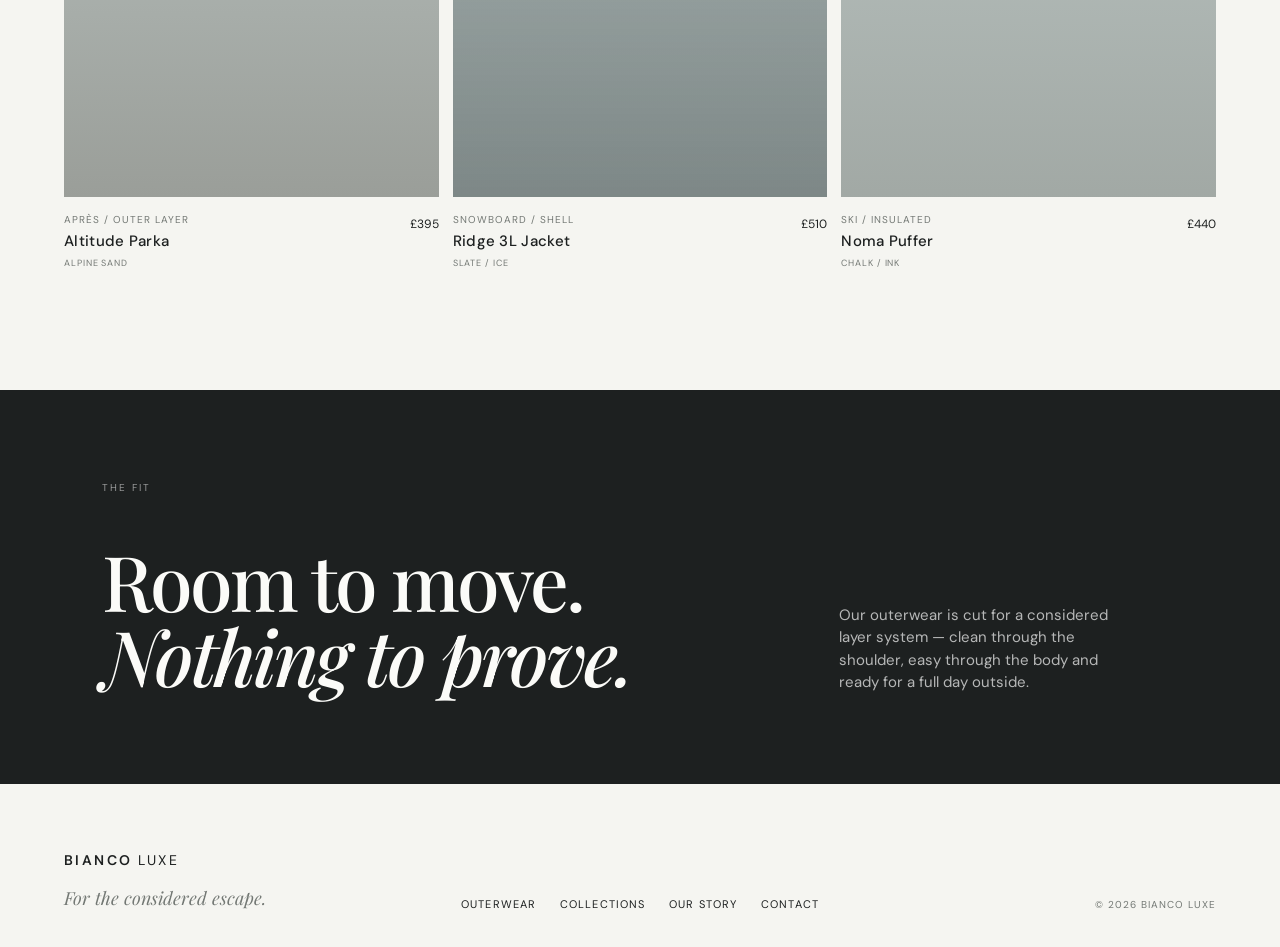
==== commit a675d26e: "Add Snow Co Couture header styling with banner logo Add snowco-header/nav-links CSS and apply it to " ====
--- a/outerwear.html
+++ b/outerwear.html
@@ -13,9 +13,11 @@
 <body>
   <div class="announcement">Complimentary worldwide delivery on orders over £250</div>
 
-  <header class="site-header">
-    <a class="wordmark" href="index.html" aria-label="Bianco Luxe home">BIANCO <span>LUXE</span></a>
-    <nav class="main-nav" aria-label="Main navigation">
+  <header class="site-header snowco-header">
+    <a class="logo" href="index.html" aria-label="Bianco Luxe home">
+      <img src="assets/Snow Co Banner.png" alt="Bianco Luxe">
+    </a>
+    <nav class="main-nav nav-links" aria-label="Main navigation">
       <a href="outerwear.html">Outerwear</a>
       <a href="index.html#collections">Collections</a>
       <a href="index.html#story">Our story</a>
--- a/styles.css
+++ b/styles.css
@@ -188,3 +188,31 @@
   .footer-links { flex-wrap: wrap; margin: 45px 0 30px; }
   .copyright { text-align: left; }
 }
+
+/* Snow Co Couture Header Styling */
+.snowco-header {
+  display: flex;
+  justify-content: space-between;
+  align-items: center;
+  background: linear-gradient(to bottom, #0A0A0A 0%, #D4AF37 100%);
+  padding: 20px 60px;
+  border-bottom: 1px solid #D4AF37;
+}
+
+.snowco-header .logo img {
+  height: 60px;
+}
+
+.nav-links a {
+  color: #C0C0C0;
+  text-decoration: none;
+  font-family: 'Didot', serif;
+  font-size: 18px;
+  margin: 0 20px;
+  transition: color 0.3s, border-bottom 0.3s;
+}
+
+.nav-links a:hover {
+  color: #D4AF37;
+  border-bottom: 2px solid #D4AF37;
+}
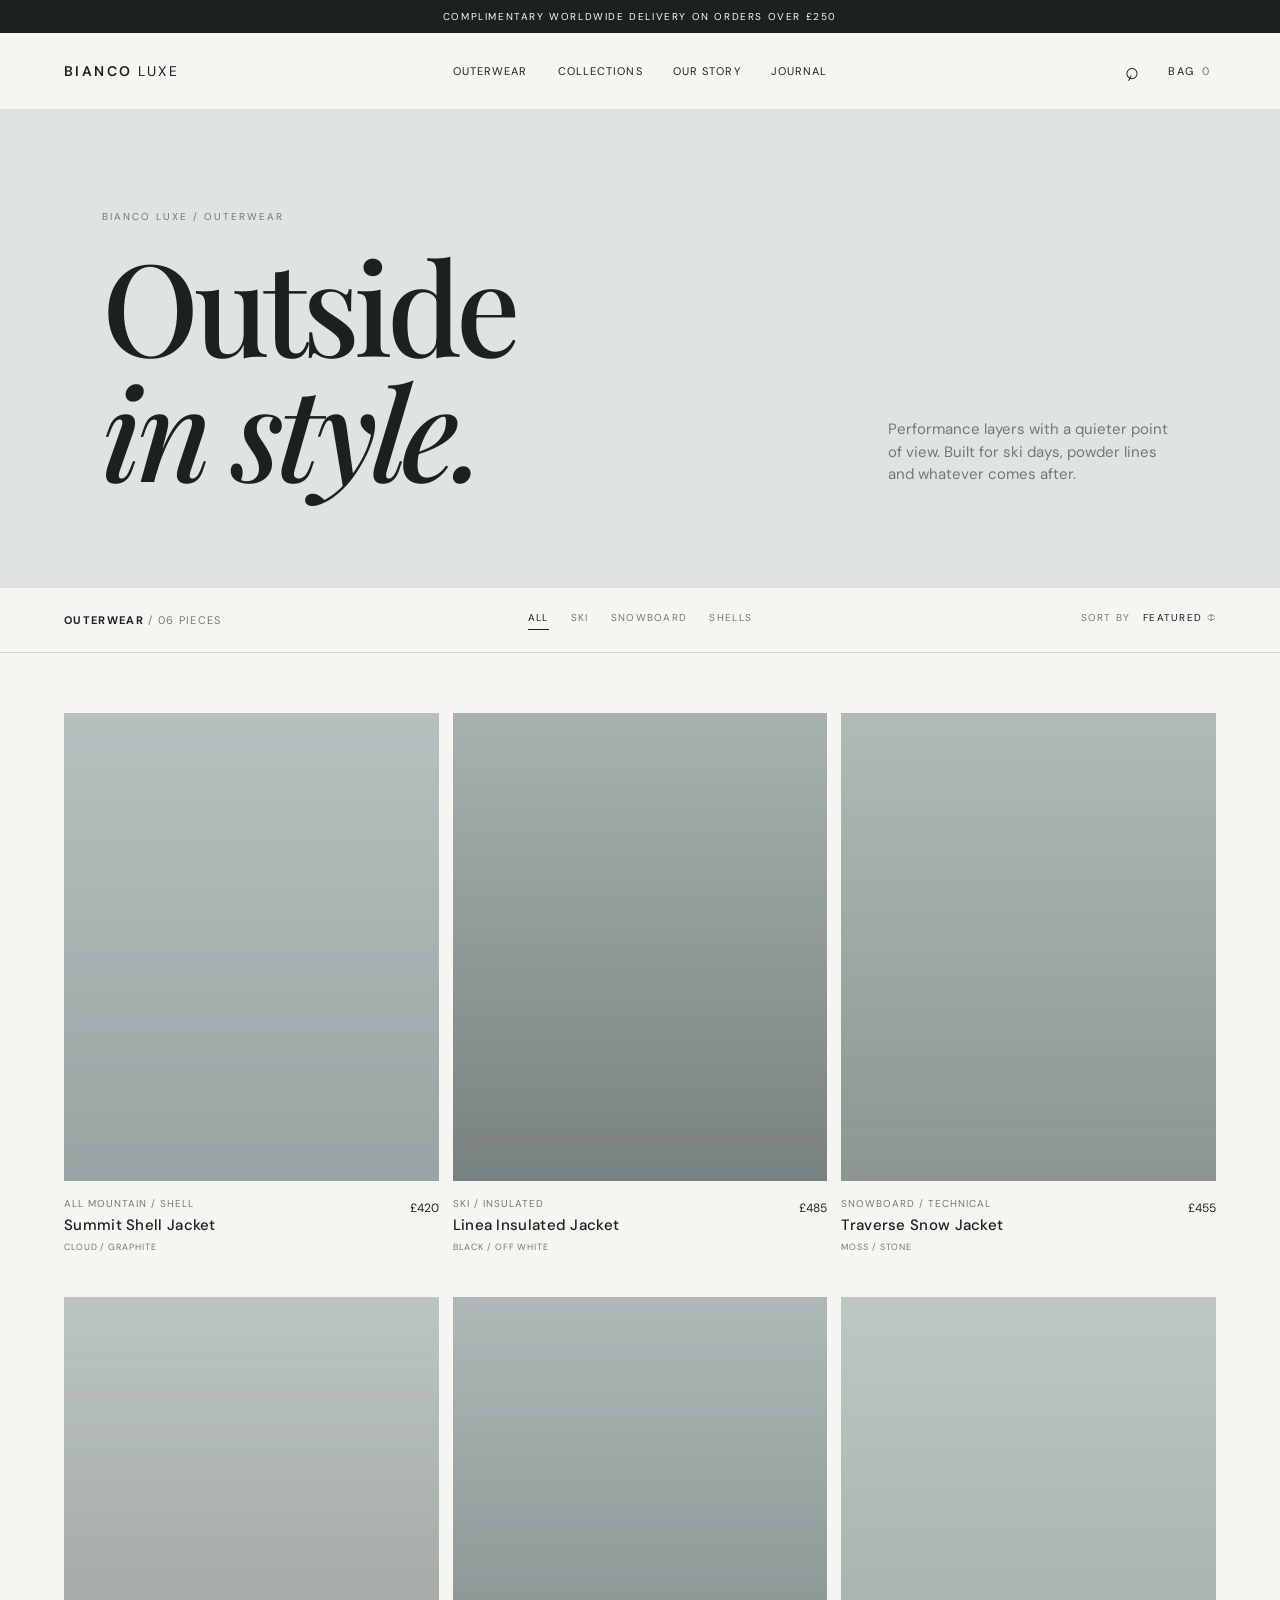
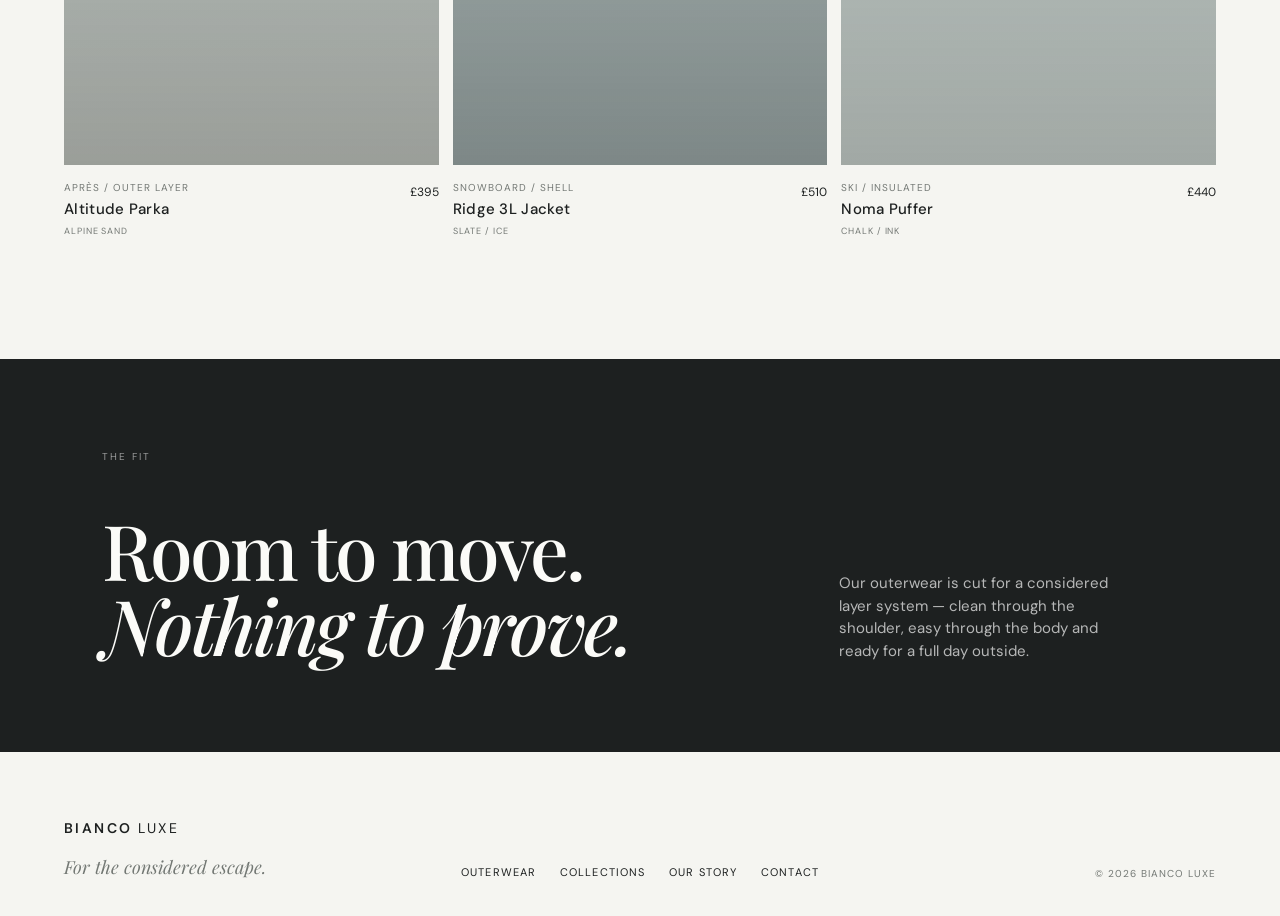
==== commit 94c94226: "Revert "Add Snow Co Couture header styling with banner logo" This reverts commit a675d26e4c763f2a237" ====
--- a/outerwear.html
+++ b/outerwear.html
@@ -13,11 +13,9 @@
 <body>
   <div class="announcement">Complimentary worldwide delivery on orders over £250</div>
 
-  <header class="site-header snowco-header">
-    <a class="logo" href="index.html" aria-label="Bianco Luxe home">
-      <img src="assets/Snow Co Banner.png" alt="Bianco Luxe">
-    </a>
-    <nav class="main-nav nav-links" aria-label="Main navigation">
+  <header class="site-header">
+    <a class="wordmark" href="index.html" aria-label="Bianco Luxe home">BIANCO <span>LUXE</span></a>
+    <nav class="main-nav" aria-label="Main navigation">
       <a href="outerwear.html">Outerwear</a>
       <a href="index.html#collections">Collections</a>
       <a href="index.html#story">Our story</a>
--- a/styles.css
+++ b/styles.css
@@ -188,31 +188,3 @@
   .footer-links { flex-wrap: wrap; margin: 45px 0 30px; }
   .copyright { text-align: left; }
 }
-
-/* Snow Co Couture Header Styling */
-.snowco-header {
-  display: flex;
-  justify-content: space-between;
-  align-items: center;
-  background: linear-gradient(to bottom, #0A0A0A 0%, #D4AF37 100%);
-  padding: 20px 60px;
-  border-bottom: 1px solid #D4AF37;
-}
-
-.snowco-header .logo img {
-  height: 60px;
-}
-
-.nav-links a {
-  color: #C0C0C0;
-  text-decoration: none;
-  font-family: 'Didot', serif;
-  font-size: 18px;
-  margin: 0 20px;
-  transition: color 0.3s, border-bottom 0.3s;
-}
-
-.nav-links a:hover {
-  color: #D4AF37;
-  border-bottom: 2px solid #D4AF37;
-}
